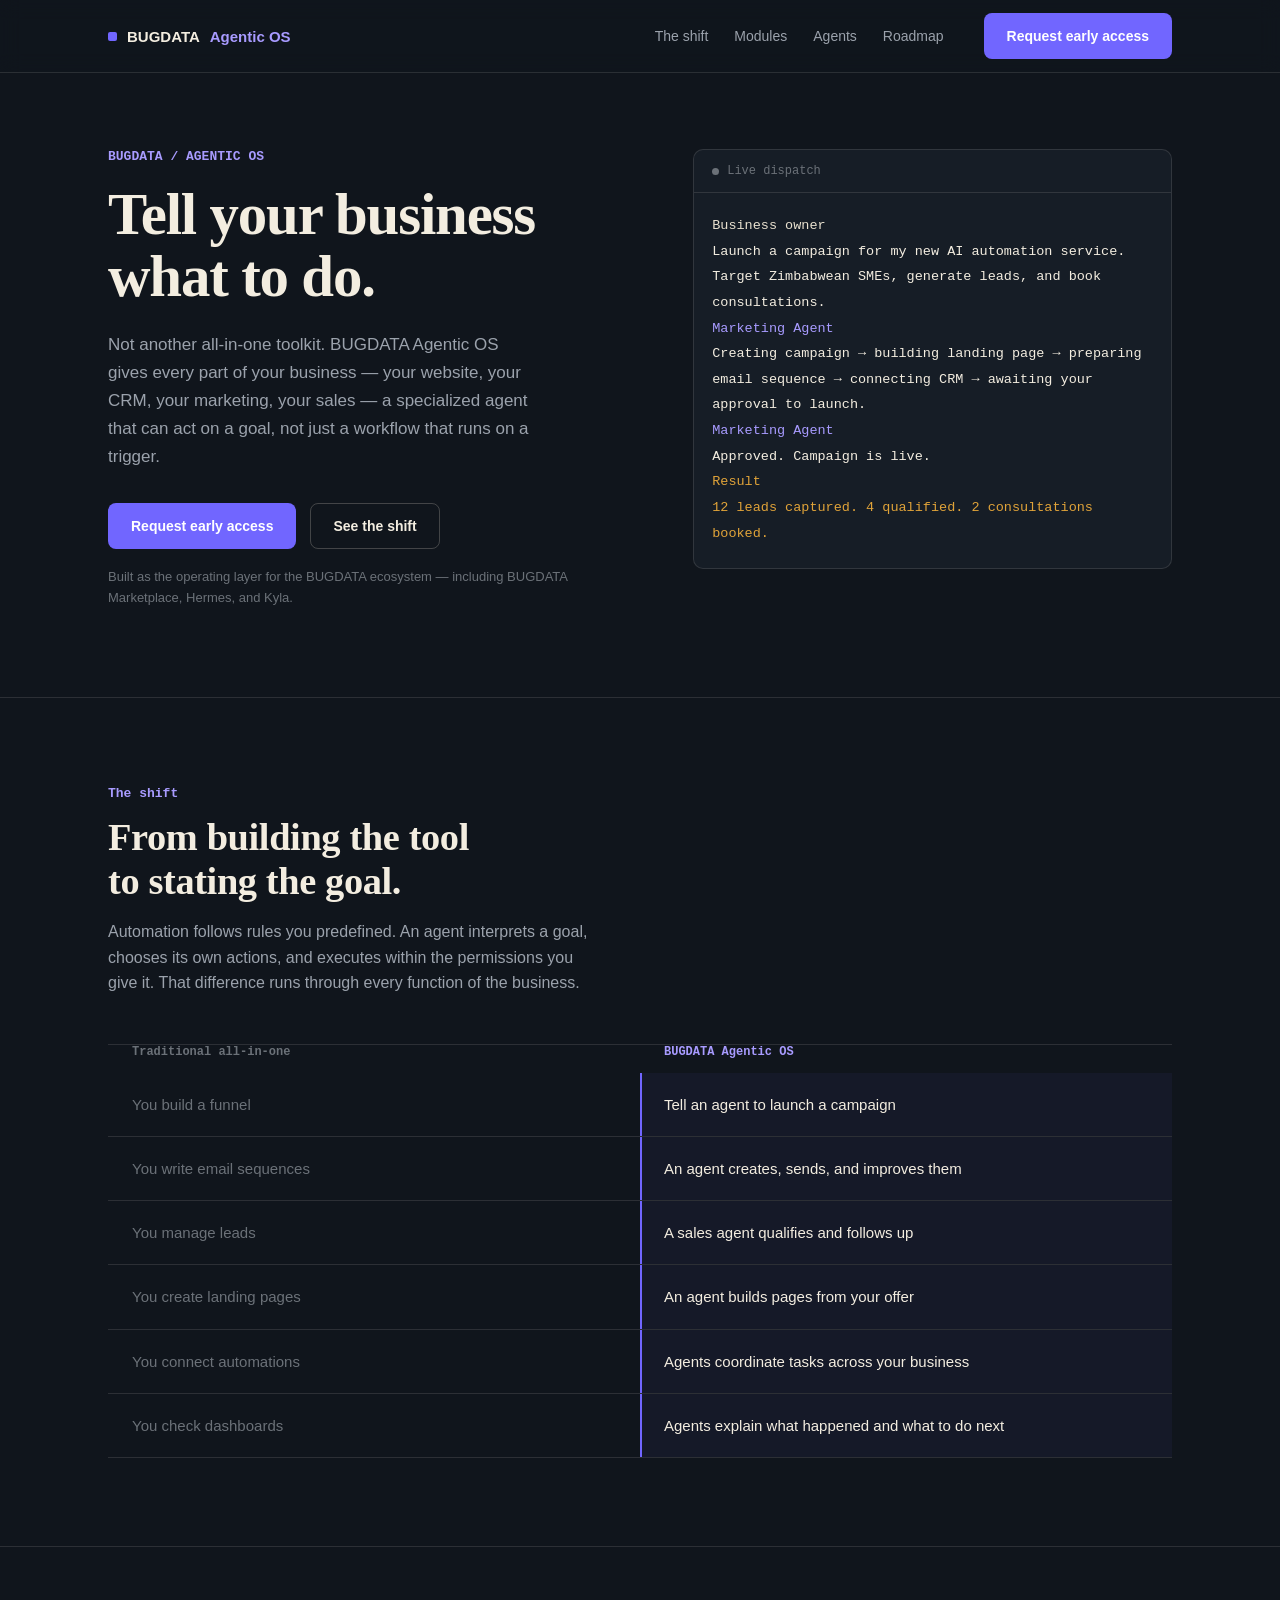
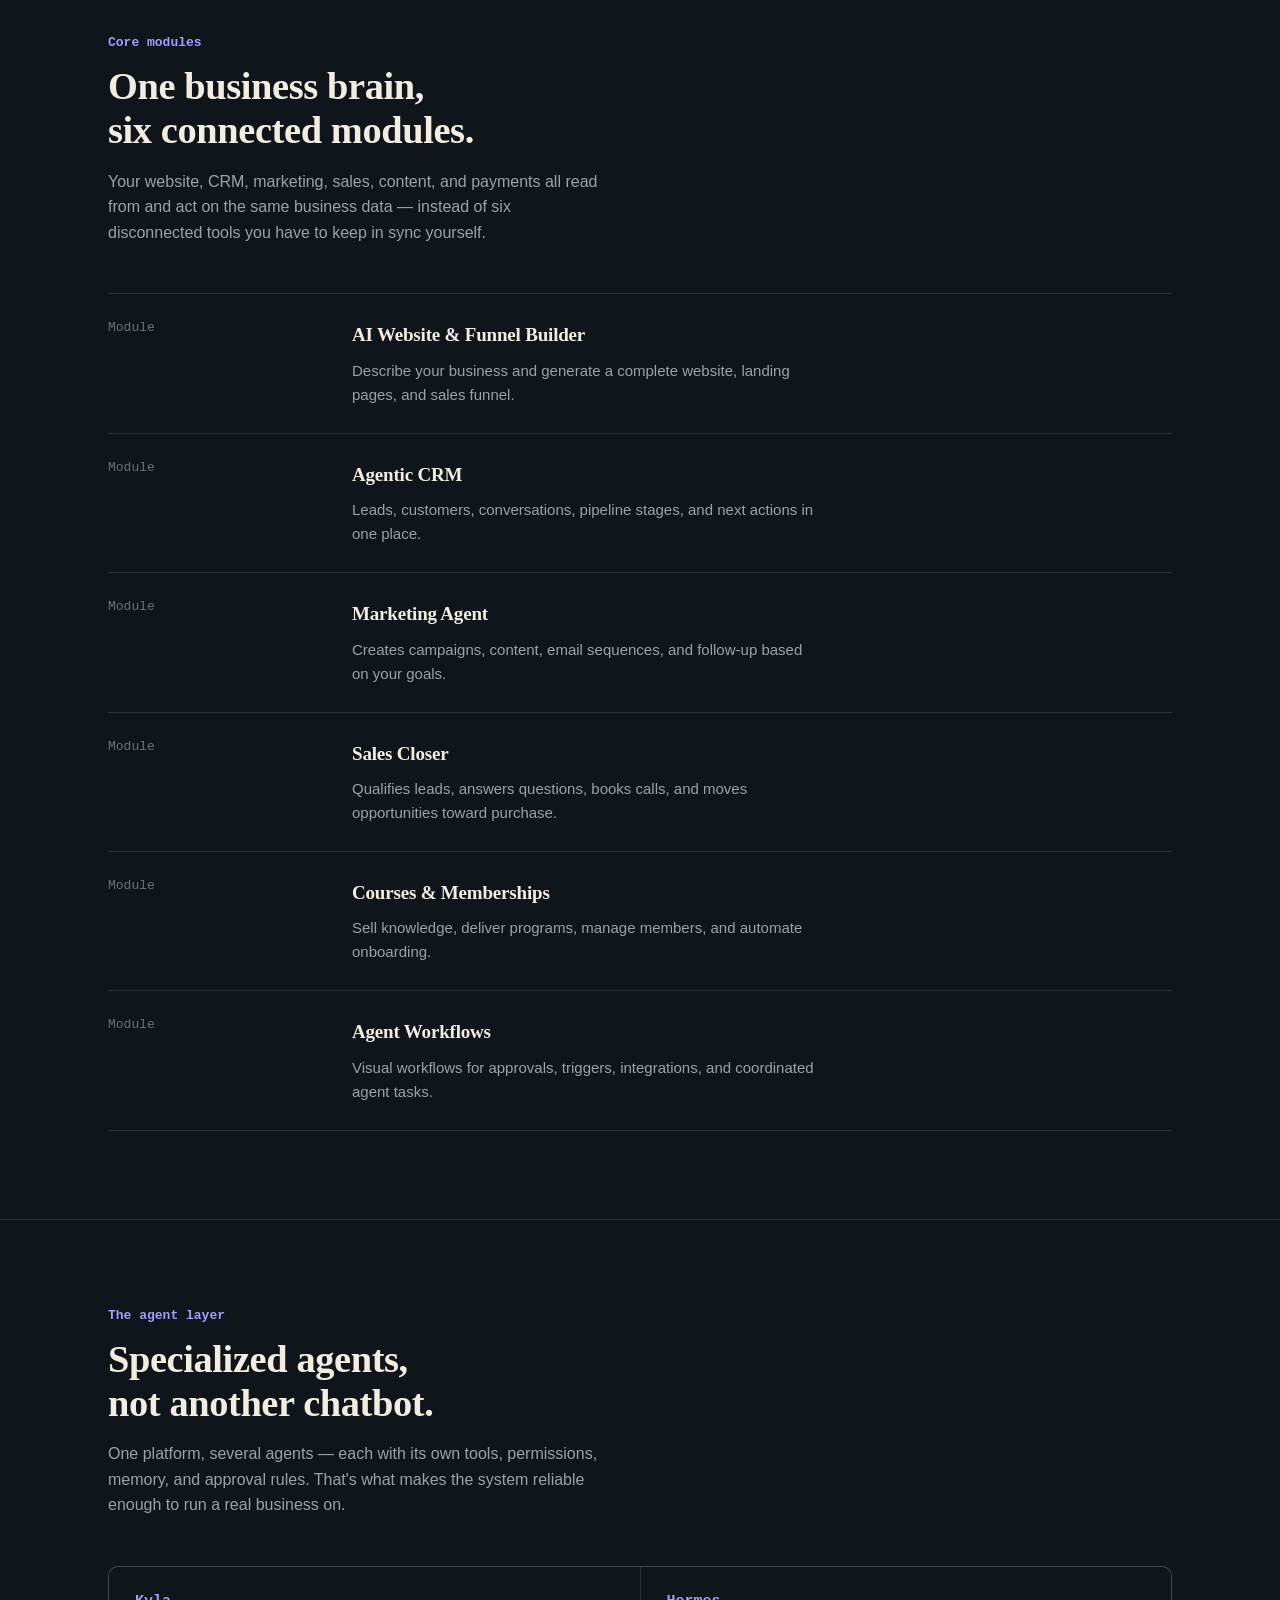
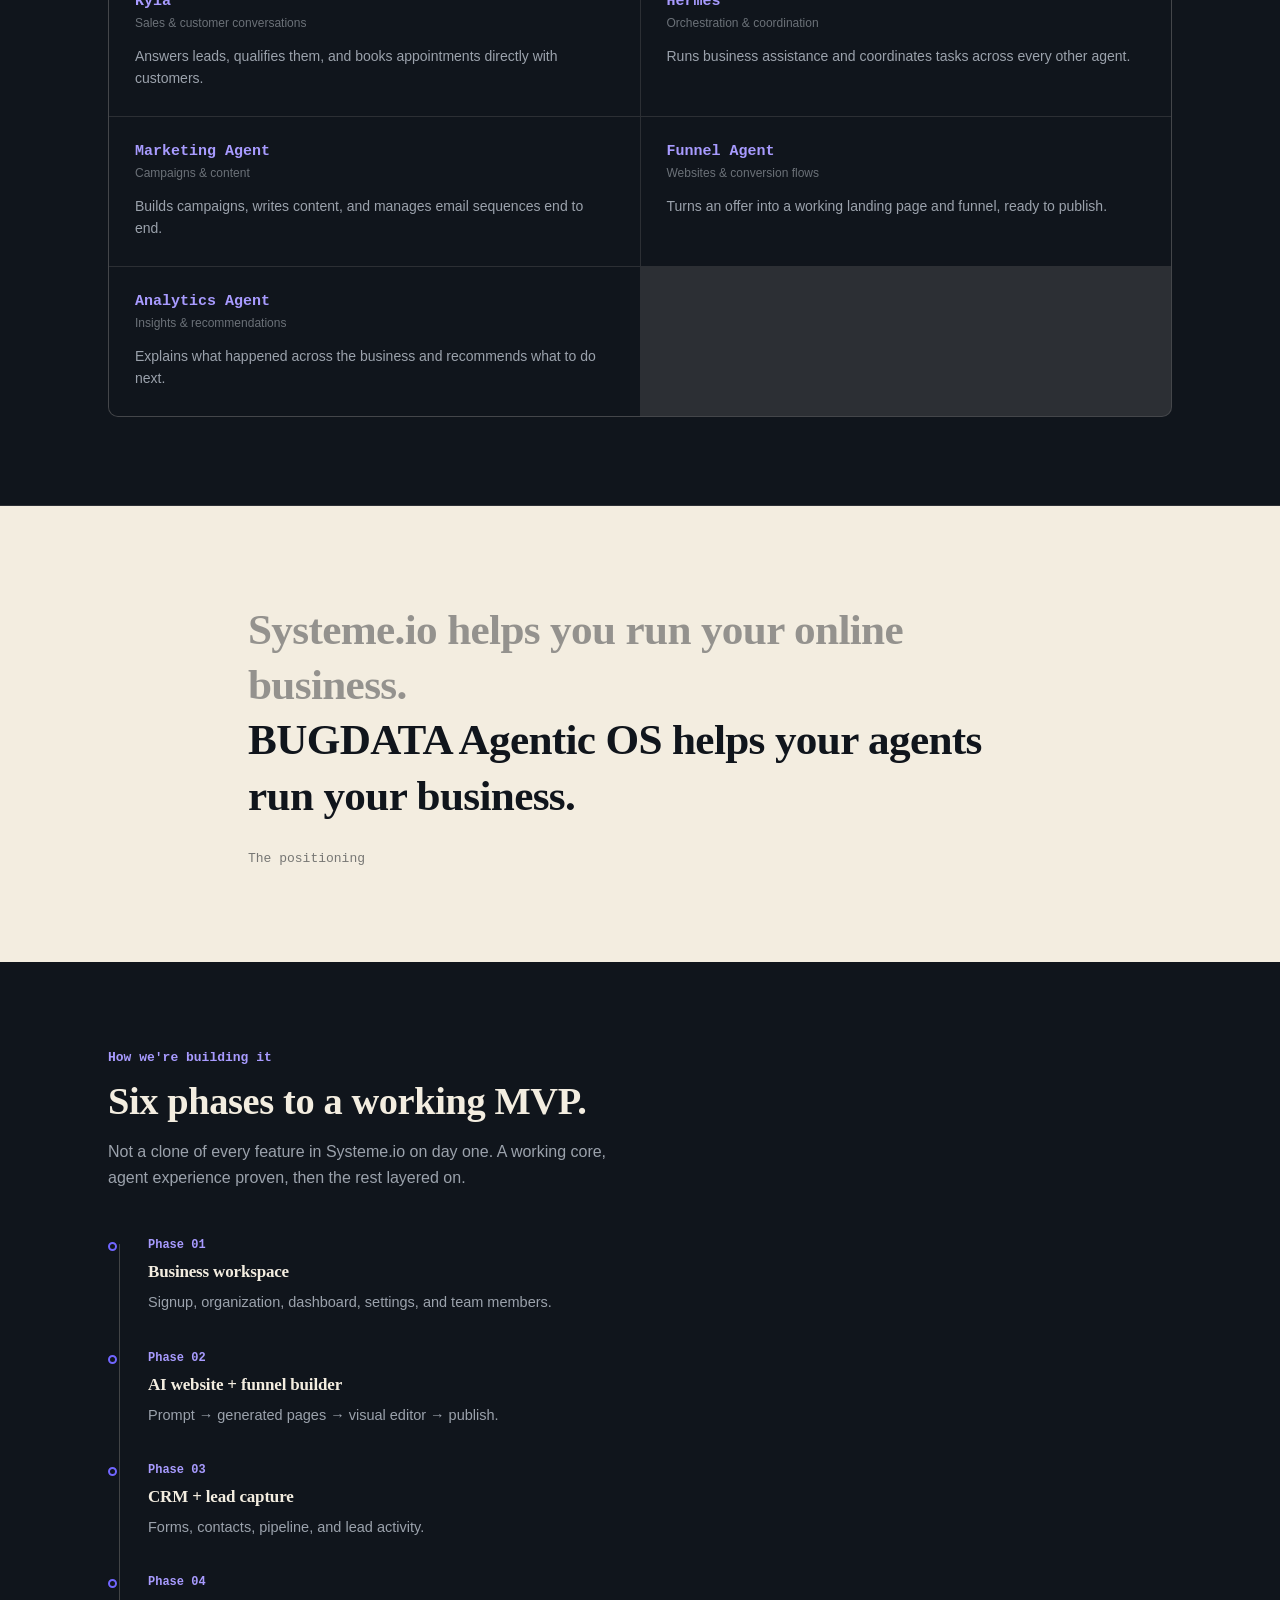
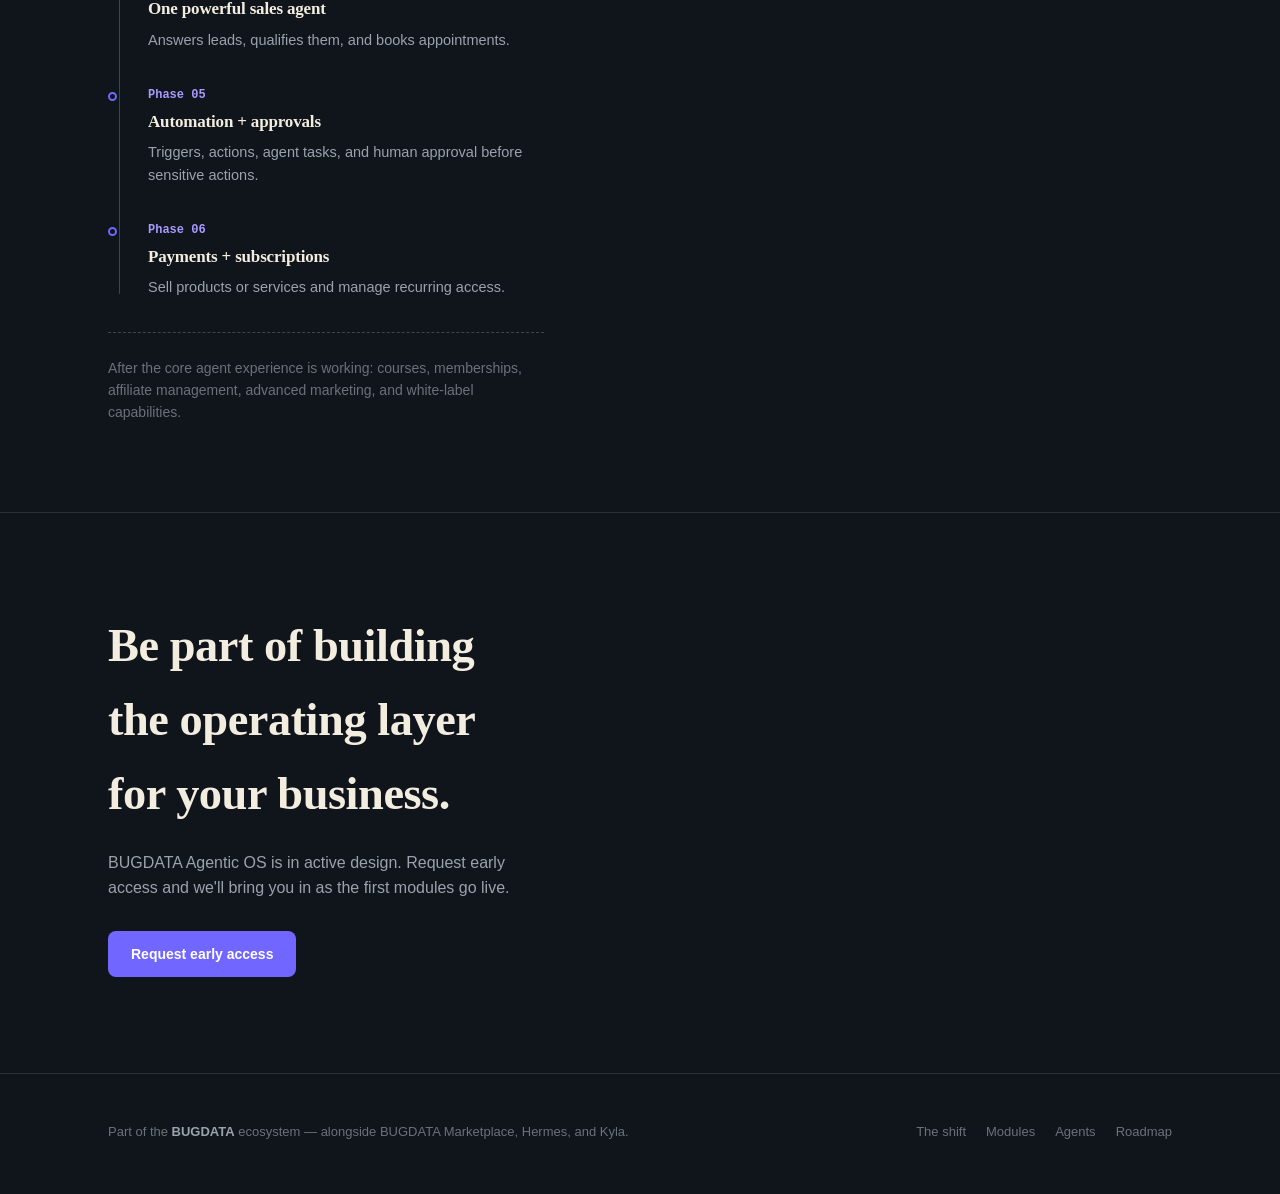
==== index.html @ 05ccf92f "fix: bypass Jekyll on GitHub Pages and serve root index.html" ====
<!DOCTYPE html>
<html lang="en">
<head>
<meta charset="UTF-8" />
<meta name="viewport" content="width=device-width, initial-scale=1.0" />
<title>BUGDATA Agentic OS — The operating system for businesses in the agentic era</title>
<meta name="description" content="Stop building funnels and workflows by hand. Tell your business what to do, and specialized agents handle your website, CRM, marketing, and sales." />
<meta name="theme-color" content="#10151c" />
<meta http-equiv="Content-Security-Policy" content="default-src 'self'; script-src 'self'; style-src 'self' 'unsafe-inline' https://fonts.googleapis.com; font-src https://fonts.gstatic.com; img-src 'self' data:; base-uri 'self'; form-action 'self'; frame-ancestors 'none'; object-src 'none'; upgrade-insecure-requests" />
<meta http-equiv="Referrer-Policy" content="strict-origin-when-cross-origin" />
<meta http-equiv="X-Content-Type-Options" content="nosniff" />
<link rel="icon" href="data:image/svg+xml,%3Csvg xmlns='http://www.w3.org/2000/svg' viewBox='0 0 32 32'%3E%3Crect x='7' y='7' width='18' height='18' rx='3' fill='%237166ff'/%3E%3C/svg%3E" />
<link rel="preconnect" href="https://fonts.googleapis.com">
<link rel="preconnect" href="https://fonts.gstatic.com" crossorigin>
<link href="https://fonts.googleapis.com/css2?family=Fraunces:opsz,wght@9..144,500;9..144,600;9..144,700&family=IBM+Plex+Sans:wght@400;500;600;700&family=IBM+Plex+Mono:wght@400;500;600&display=swap" rel="stylesheet">
<link rel="stylesheet" href="./assets/style.css">
</head>
<body>
<a class="skip-link" href="#top">Skip to main content</a>

<header class="site-header">
  <div class="nav-inner wrap">
    <a href="#top" class="logo"><span class="mark" aria-hidden="true"></span>BUGDATA <b>Agentic OS</b></a>
    <nav class="primary-links" aria-label="Primary">
      <a href="#shift">The shift</a>
      <a href="#modules">Modules</a>
      <a href="#agents">Agents</a>
      <a href="#roadmap">Roadmap</a>
    </nav>
    <a href="#" class="btn btn-signal nav-cta open-access">Request early access</a>
    <button class="hamburger" id="hamburger" aria-label="Toggle menu" aria-expanded="false" aria-controls="mobile-menu"><span></span></button>
  </div>
</header>
<div class="mobile-menu" id="mobile-menu">
  <div class="mobile-menu-inner">
    <a class="mlink" href="#shift">The shift</a>
    <a class="mlink" href="#modules">Modules</a>
    <a class="mlink" href="#agents">Agents</a>
    <a class="mlink" href="#roadmap">Roadmap</a>
    <a href="#" class="btn btn-signal btn-block open-access">Request early access</a>
  </div>
</div>

<main id="top">

  <section class="hero">
    <div class="wrap hero-grid">
      <div>
        <div class="hero-label">BUGDATA / AGENTIC OS</div>
        <h1>Tell your business<br>what to do.</h1>
        <p class="hero-sub">Not another all-in-one toolkit. BUGDATA Agentic OS gives every part of your business — your website, your CRM, your marketing, your sales — a specialized agent that can act on a goal, not just a workflow that runs on a trigger.</p>
        <div class="hero-ctas">
          <a href="#" class="btn btn-signal open-access">Request early access</a>
          <a href="#shift" class="btn btn-ghost">See the shift</a>
        </div>
        <p class="hero-note">Built as the operating layer for the BUGDATA ecosystem — including BUGDATA Marketplace, Hermes, and Kyla.</p>
      </div>

      <div class="dispatch" data-dispatch>
        <div class="dispatch-head"><span class="dispatch-dot" aria-hidden="true"></span> Live dispatch</div>
        <div class="dispatch-body" id="dispatch-body">
          <p class="dline owner"><span class="who">Business owner</span><br>Launch a campaign for my new AI automation service. Target Zimbabwean SMEs, generate leads, and book consultations.</p>
          <p class="dline agent"><span class="who">Marketing Agent</span><br>Creating campaign → building landing page → preparing email sequence → connecting CRM → awaiting your approval to launch.</p>
          <p class="dline agent"><span class="who">Marketing Agent</span><br>Approved. Campaign is live.</p>
          <p class="dline result"><span class="who">Result</span><br>12 leads captured. 4 qualified. 2 consultations booked.</p>
        </div>
      </div>
    </div>
  </section>

  <section class="section" id="shift">
    <div class="wrap">
      <div class="section-intro">
        <div class="section-tag">The shift</div>
        <h2>From building the tool<br>to stating the goal.</h2>
        <p class="section-desc">Automation follows rules you predefined. An agent interprets a goal, chooses its own actions, and executes within the permissions you give it. That difference runs through every function of the business.</p>
      </div>
      <div class="shift-table">
        <div class="shift-head"><span>Traditional all-in-one</span><span class="new-label">BUGDATA Agentic OS</span></div>
        <div class="shift-row"><div class="shift-cell old">You build a funnel</div><div class="shift-cell new">Tell an agent to launch a campaign</div></div>
        <div class="shift-row"><div class="shift-cell old">You write email sequences</div><div class="shift-cell new">An agent creates, sends, and improves them</div></div>
        <div class="shift-row"><div class="shift-cell old">You manage leads</div><div class="shift-cell new">A sales agent qualifies and follows up</div></div>
        <div class="shift-row"><div class="shift-cell old">You create landing pages</div><div class="shift-cell new">An agent builds pages from your offer</div></div>
        <div class="shift-row"><div class="shift-cell old">You connect automations</div><div class="shift-cell new">Agents coordinate tasks across your business</div></div>
        <div class="shift-row"><div class="shift-cell old">You check dashboards</div><div class="shift-cell new">Agents explain what happened and what to do next</div></div>
      </div>
    </div>
  </section>

  <section class="section" id="modules">
    <div class="wrap">
      <div class="section-intro">
        <div class="section-tag">Core modules</div>
        <h2>One business brain,<br>six connected modules.</h2>
        <p class="section-desc">Your website, CRM, marketing, sales, content, and payments all read from and act on the same business data — instead of six disconnected tools you have to keep in sync yourself.</p>
      </div>
      <div class="ledger">
        <div class="ledger-row"><div class="ledger-num">Module</div><div><h3>AI Website &amp; Funnel Builder</h3><p>Describe your business and generate a complete website, landing pages, and sales funnel.</p></div></div>
        <div class="ledger-row"><div class="ledger-num">Module</div><div><h3>Agentic CRM</h3><p>Leads, customers, conversations, pipeline stages, and next actions in one place.</p></div></div>
        <div class="ledger-row"><div class="ledger-num">Module</div><div><h3>Marketing Agent</h3><p>Creates campaigns, content, email sequences, and follow-up based on your goals.</p></div></div>
        <div class="ledger-row"><div class="ledger-num">Module</div><div><h3>Sales Closer</h3><p>Qualifies leads, answers questions, books calls, and moves opportunities toward purchase.</p></div></div>
        <div class="ledger-row"><div class="ledger-num">Module</div><div><h3>Courses &amp; Memberships</h3><p>Sell knowledge, deliver programs, manage members, and automate onboarding.</p></div></div>
        <div class="ledger-row"><div class="ledger-num">Module</div><div><h3>Agent Workflows</h3><p>Visual workflows for approvals, triggers, integrations, and coordinated agent tasks.</p></div></div>
      </div>
    </div>
  </section>

  <section class="section" id="agents">
    <div class="wrap">
      <div class="section-intro">
        <div class="section-tag">The agent layer</div>
        <h2>Specialized agents,<br>not another chatbot.</h2>
        <p class="section-desc">One platform, several agents — each with its own tools, permissions, memory, and approval rules. That's what makes the system reliable enough to run a real business on.</p>
      </div>
      <div class="roster">
        <div class="roster-card"><div class="roster-name">Kyla</div><div class="roster-role">Sales &amp; customer conversations</div><p class="roster-desc">Answers leads, qualifies them, and books appointments directly with customers.</p></div>
        <div class="roster-card"><div class="roster-name">Hermes</div><div class="roster-role">Orchestration &amp; coordination</div><p class="roster-desc">Runs business assistance and coordinates tasks across every other agent.</p></div>
        <div class="roster-card"><div class="roster-name">Marketing Agent</div><div class="roster-role">Campaigns &amp; content</div><p class="roster-desc">Builds campaigns, writes content, and manages email sequences end to end.</p></div>
        <div class="roster-card"><div class="roster-name">Funnel Agent</div><div class="roster-role">Websites &amp; conversion flows</div><p class="roster-desc">Turns an offer into a working landing page and funnel, ready to publish.</p></div>
        <div class="roster-card"><div class="roster-name">Analytics Agent</div><div class="roster-role">Insights &amp; recommendations</div><p class="roster-desc">Explains what happened across the business and recommends what to do next.</p></div>
      </div>
    </div>
  </section>

  <section class="manifesto">
    <div class="manifesto-inner">
      <p><span class="old">Systeme.io helps you run your online business.</span><br><span class="new">BUGDATA Agentic OS helps your agents run your business.</span></p>
      <div class="manifesto-foot">The positioning</div>
    </div>
  </section>

  <section class="section" id="roadmap">
    <div class="wrap">
      <div class="section-intro">
        <div class="section-tag">How we're building it</div>
        <h2>Six phases to a working MVP.</h2>
        <p class="section-desc">Not a clone of every feature in Systeme.io on day one. A working core, agent experience proven, then the rest layered on.</p>
      </div>
      <div class="roadmap">
        <div class="road-step"><div class="road-num">Phase 01</div><h3>Business workspace</h3><p>Signup, organization, dashboard, settings, and team members.</p></div>
        <div class="road-step"><div class="road-num">Phase 02</div><h3>AI website + funnel builder</h3><p>Prompt → generated pages → visual editor → publish.</p></div>
        <div class="road-step"><div class="road-num">Phase 03</div><h3>CRM + lead capture</h3><p>Forms, contacts, pipeline, and lead activity.</p></div>
        <div class="road-step"><div class="road-num">Phase 04</div><h3>One powerful sales agent</h3><p>Answers leads, qualifies them, and books appointments.</p></div>
        <div class="road-step"><div class="road-num">Phase 05</div><h3>Automation + approvals</h3><p>Triggers, actions, agent tasks, and human approval before sensitive actions.</p></div>
        <div class="road-step"><div class="road-num">Phase 06</div><h3>Payments + subscriptions</h3><p>Sell products or services and manage recurring access.</p></div>
      </div>
      <p class="road-later">After the core agent experience is working: courses, memberships, affiliate management, advanced marketing, and white-label capabilities.</p>
    </div>
  </section>

  <section class="final-cta">
    <div class="wrap">
      <h2>Be part of building the operating layer for your business.</h2>
      <p>BUGDATA Agentic OS is in active design. Request early access and we'll bring you in as the first modules go live.</p>
      <div class="hero-ctas">
        <a href="#" class="btn btn-signal open-access">Request early access</a>
      </div>
    </div>
  </section>

</main>

<footer>
  <div class="wrap footer-inner">
    <p class="footer-eco">Part of the <b>BUGDATA</b> ecosystem — alongside BUGDATA Marketplace, Hermes, and Kyla.</p>
    <div class="footer-links">
      <a href="#shift">The shift</a>
      <a href="#modules">Modules</a>
      <a href="#agents">Agents</a>
      <a href="#roadmap">Roadmap</a>
    </div>
  </div>
</footer>

<div class="modal-overlay" id="access-modal" aria-hidden="true">
  <div class="modal-box" role="dialog" aria-modal="true" aria-labelledby="access-modal-title" tabindex="-1">
    <button class="modal-close" id="modal-close" aria-label="Close">✕</button>
    <div id="modal-form-view">
      <h3 id="access-modal-title">Request early access</h3>
      <p class="mhint">Tell us where to reach you — we'll follow up as modules go live.</p>
      <form id="access-form">
        <div class="field"><label for="af-name">Full name</label><input id="af-name" type="text" required autocomplete="name" /></div>
        <div class="field"><label for="af-business">Business name</label><input id="af-business" type="text" required autocomplete="organization" /></div>
        <div class="field"><label for="af-email">Email</label><input id="af-email" type="email" required autocomplete="email" /></div>
        <p class="form-feedback" id="access-feedback" role="alert"></p>
        <div class="modal-actions"><button type="submit" class="btn btn-signal btn-block">Request access</button></div>
      </form>
    </div>
    <div id="modal-success-view" class="modal-success" style="display:none;">
      <div class="check" aria-hidden="true">✓</div>
      <h3>You're on the list.</h3>
      <p class="mhint">We'll reach out as the first modules go live.</p>
      <button class="btn btn-ghost btn-block" id="modal-done">Done</button>
    </div>
  </div>
</div>

<script src="./assets/main.js" defer></script>
</body>
</html>
---- assets/style.css ----
/* BUGDATA Agentic OS — marketing site
   Design: ledger/dispatch aesthetic. Ink-navy base, paper-cream inverted
   panels, indigo as the "agent" signal color. Fraunces for authority,
   IBM Plex Sans for body, IBM Plex Mono used functionally for transcripts. */

:root{
  --ink:#10151c;
  --ink-2:#161d26;
  --ink-3:#1c2430;
  --paper:#f3ede0;
  --paper-2:#e9e1cf;
  --text:#f3ede0;
  --muted:#9ba2ac;
  --dim:#6b7178;
  --line:rgba(243,237,224,.12);
  --line-strong:rgba(243,237,224,.22);
  --line-paper:rgba(16,21,28,.14);
  --signal:#7166ff;
  --signal-2:#a89bff;
  --amber:#e0a339;
  --radius:10px;
  --ease:cubic-bezier(.22,1,.36,1);
  --max:1120px;
}

*,*:before,*:after{box-sizing:border-box}
html{scroll-behavior:smooth}
body{
  margin:0;
  background:var(--ink);
  color:var(--text);
  font:400 16px/1.6 'IBM Plex Sans',sans-serif;
  -webkit-font-smoothing:antialiased;
}
h1,h2,h3{
  font-family:'Fraunces',serif;
  font-weight:600;
  letter-spacing:-.01em;
  margin:0;
  color:var(--text);
}
p{margin:0}
a{color:inherit}
img{max-width:100%;display:block}
button{font-family:inherit}

.wrap{max-width:var(--max);margin:0 auto;padding:0 28px}

/* Accessibility baseline */
.skip-link{position:absolute;left:12px;top:-60px;z-index:100;background:var(--signal);color:#fff;font:700 13px 'IBM Plex Sans',sans-serif;padding:10px 16px;border-radius:8px;text-decoration:none;transition:top .2s}
.skip-link:focus{top:12px}
.visually-hidden{position:absolute;width:1px;height:1px;padding:0;margin:-1px;overflow:hidden;clip:rect(0,0,0,0);white-space:nowrap;border:0}
a:focus-visible,button:focus-visible,input:focus-visible,textarea:focus-visible,[tabindex]:focus-visible{
  outline:2px solid var(--signal-2);outline-offset:3px;border-radius:4px;
}
@media(prefers-reduced-motion:reduce){
  html{scroll-behavior:auto}
  *,*:before,*:after{transition-duration:.01ms!important;animation-duration:.01ms!important;animation-iteration-count:1!important}
}
@media(prefers-contrast:more){
  :root{--muted:#c7cbd1;--dim:#a7abb2;--line:rgba(243,237,224,.3)}
}

/* ---------- Header ---------- */
.site-header{position:sticky;top:0;z-index:40;background:rgba(16,21,28,.86);backdrop-filter:blur(10px);border-bottom:1px solid var(--line)}
.nav-inner{display:flex;align-items:center;gap:32px;height:72px}
.logo{display:flex;align-items:center;gap:10px;text-decoration:none;font:700 15px 'IBM Plex Sans',sans-serif;color:var(--text)}
.logo .mark{width:9px;height:9px;border-radius:2px;background:var(--signal);flex-shrink:0}
.logo b{color:var(--signal-2)}
.primary-links{display:flex;gap:26px;margin-left:auto}
.primary-links a{font:500 14px 'IBM Plex Sans',sans-serif;color:var(--muted);text-decoration:none;transition:color .15s}
.primary-links a:hover{color:var(--text)}
.nav-cta{margin-left:8px}
.hamburger{display:none;width:44px;height:44px;border:0;background:none;padding:0;flex-direction:column;align-items:center;justify-content:center;cursor:pointer}
.hamburger span,.hamburger:before,.hamburger:after{content:"";display:block;width:20px;height:1px;background:var(--text);margin:3px 0;transition:.2s}
.hamburger.open span{opacity:0}
.hamburger.open:before{transform:translateY(4px) rotate(45deg)}
.hamburger.open:after{transform:translateY(-4px) rotate(-45deg)}

.mobile-menu{position:fixed;inset:72px 0 0 0;background:var(--ink);z-index:39;transform:translateY(-8px);opacity:0;pointer-events:none;transition:opacity .22s var(--ease),transform .22s var(--ease);overflow-y:auto}
.mobile-menu.open{opacity:1;transform:translateY(0);pointer-events:auto}
.mobile-menu-inner{padding:20px 28px 40px;display:flex;flex-direction:column}
.mlink{color:var(--text);text-decoration:none;font:600 16px 'IBM Plex Sans',sans-serif;padding:14px 0;border-bottom:1px solid var(--line);min-height:44px;display:flex;align-items:center}
.mobile-menu .btn{margin-top:20px}

/* ---------- Buttons ---------- */
.btn{display:inline-flex;align-items:center;justify-content:center;gap:8px;min-height:46px;padding:0 22px;border-radius:8px;font:600 14px 'IBM Plex Sans',sans-serif;text-decoration:none;cursor:pointer;border:1px solid transparent;transition:transform .15s var(--ease),background .15s,border-color .15s}
.btn-signal{background:var(--signal);color:#fff}
.btn-signal:hover{background:#8078ff}
.btn-ghost{background:transparent;color:var(--text);border-color:var(--line-strong)}
.btn-ghost:hover{border-color:var(--signal-2);color:var(--signal-2)}
.btn-block{width:100%}

/* ---------- Hero ---------- */
.hero{padding:76px 0 88px;border-bottom:1px solid var(--line)}
.hero-grid{display:grid;grid-template-columns:1.05fr .95fr;gap:56px;align-items:start}
.hero-label{font:600 13px 'IBM Plex Mono',monospace;color:var(--signal-2);margin-bottom:20px}
.hero h1{font-size:clamp(2.4rem,4.6vw,3.7rem);line-height:1.06;letter-spacing:-.02em}
.hero-sub{margin-top:22px;max-width:46ch;color:var(--muted);font-size:17px;line-height:1.65}
.hero-ctas{display:flex;gap:14px;margin-top:32px;flex-wrap:wrap}
.hero-note{margin-top:18px;color:var(--dim);font-size:13px}

/* Dispatch transcript panel */
.dispatch{background:var(--ink-2);border:1px solid var(--line);border-radius:var(--radius);overflow:hidden}
.dispatch-head{display:flex;align-items:center;gap:8px;padding:14px 18px;border-bottom:1px solid var(--line);color:var(--dim);font:500 12px 'IBM Plex Mono',monospace}
.dispatch-dot{width:7px;height:7px;border-radius:50%;background:var(--dim)}
.dispatch-body{padding:20px 18px 22px;font-family:'IBM Plex Mono',monospace;font-size:13.5px;line-height:1.9;min-height:260px}
.dline{opacity:0;transform:translateY(4px);animation:dline-in .35s var(--ease) forwards}
@media(prefers-reduced-motion:reduce){.dline{opacity:1;transform:none;animation:none}}
@keyframes dline-in{to{opacity:1;transform:none}}
.dline .who{color:var(--dim)}
.dline.owner .who{color:var(--paper-2)}
.dline.agent .who{color:var(--signal-2)}
.dline.result{color:var(--amber)}
.dline.result .who{color:var(--amber)}

/* ---------- Section scaffolding ---------- */
.section{padding:88px 0;border-bottom:1px solid var(--line)}
.section:last-of-type{border-bottom:0}
.section-intro{max-width:640px;margin-bottom:48px}
.section-tag{font:600 13px 'IBM Plex Mono',monospace;color:var(--signal-2);margin-bottom:14px}
.section h2{font-size:clamp(1.8rem,3vw,2.5rem);line-height:1.15}
.section-desc{margin-top:16px;color:var(--muted);font-size:16px;max-width:56ch}

/* ---------- Shift comparison (old way / agentic way) ---------- */
.shift-table{border-top:1px solid var(--line)}
.shift-row{display:grid;grid-template-columns:1fr 1fr;border-bottom:1px solid var(--line)}
.shift-cell{padding:20px 24px;font-size:15px;line-height:1.55}
.shift-cell.old{color:var(--dim)}
.shift-cell.new{color:var(--text);position:relative;background:rgba(113,102,255,.05)}
.shift-cell.new:before{content:"";position:absolute;left:0;top:0;bottom:0;width:2px;background:var(--signal)}
.shift-head{display:grid;grid-template-columns:1fr 1fr}
.shift-head span{padding:0 24px 14px;font:600 12px 'IBM Plex Mono',monospace;color:var(--dim);text-transform:none}
.shift-head span.new-label{color:var(--signal-2)}

/* ---------- Module ledger ---------- */
.ledger{border-top:1px solid var(--line)}
.ledger-row{display:grid;grid-template-columns:220px 1fr;gap:24px;padding:26px 0;border-bottom:1px solid var(--line)}
.ledger-row h3{font-size:19px;font-weight:600}
.ledger-row p{color:var(--muted);font-size:15px;margin-top:8px;max-width:56ch}
.ledger-num{font:500 13px 'IBM Plex Mono',monospace;color:var(--dim)}

/* ---------- Agent roster ---------- */
.roster{display:grid;grid-template-columns:repeat(2,1fr);gap:1px;background:var(--line);border:1px solid var(--line);border-radius:var(--radius);overflow:hidden}
.roster-card{background:var(--ink);padding:26px}
.roster-name{font:700 15px 'IBM Plex Mono',monospace;color:var(--signal-2)}
.roster-role{color:var(--dim);font-size:12px;margin-top:4px;font-weight:500}
.roster-desc{margin-top:12px;color:var(--muted);font-size:14px;line-height:1.6}

/* ---------- Roadmap ---------- */
.roadmap{position:relative;padding-left:40px}
.roadmap:before{content:"";position:absolute;left:11px;top:6px;bottom:6px;width:1px;background:var(--line-strong)}
.road-step{position:relative;padding-bottom:36px}
.road-step:last-child{padding-bottom:0}
.road-step:before{content:"";position:absolute;left:-40px;top:4px;width:9px;height:9px;border-radius:50%;background:var(--ink);border:2px solid var(--signal)}
.road-num{font:600 12px 'IBM Plex Mono',monospace;color:var(--signal-2)}
.road-step h3{font-size:17px;margin-top:6px;font-weight:600}
.road-step p{color:var(--muted);font-size:14.5px;margin-top:6px;max-width:52ch}
.road-later{margin-top:32px;padding-top:24px;border-top:1px dashed var(--line-strong);color:var(--dim);font-size:14px;max-width:56ch}

/* ---------- Manifesto pull-quote (the one bold moment) ---------- */
.manifesto{background:var(--paper);color:var(--ink)}
.manifesto-inner{padding:96px 28px;max-width:840px;margin:0 auto;text-align:left}
.manifesto p{font-family:'Fraunces',serif;font-weight:600;font-size:clamp(1.7rem,4vw,2.7rem);line-height:1.28;letter-spacing:-.015em}
.manifesto .old{color:rgba(16,21,28,.42)}
.manifesto .new{color:var(--ink)}
.manifesto-foot{margin-top:28px;font:500 13px 'IBM Plex Mono',monospace;color:rgba(16,21,28,.55)}

/* ---------- Final CTA ---------- */
.final-cta{padding:96px 0;text-align:left}
.final-cta h2{font-size:clamp(2rem,4vw,2.9rem);max-width:16ch}
.final-cta p{color:var(--muted);margin-top:18px;max-width:50ch;font-size:16px}
.final-cta .hero-ctas{margin-top:30px}

/* ---------- Footer ---------- */
footer{padding:48px 0;border-top:1px solid var(--line)}
.footer-inner{display:flex;justify-content:space-between;align-items:center;flex-wrap:wrap;gap:16px}
.footer-eco{color:var(--dim);font-size:13px}
.footer-eco b{color:var(--muted);font-weight:600}
.footer-links{display:flex;gap:20px}
.footer-links a{color:var(--dim);font-size:13px;text-decoration:none}
.footer-links a:hover{color:var(--muted)}

/* ---------- Modal (Request early access) ---------- */
.modal-overlay{position:fixed;inset:0;background:rgba(10,13,17,.7);display:flex;align-items:center;justify-content:center;padding:20px;z-index:60;opacity:0;pointer-events:none;transition:opacity .2s}
.modal-overlay.open{opacity:1;pointer-events:auto}
.modal-box{background:var(--ink-3);border:1px solid var(--line-strong);border-radius:var(--radius);width:100%;max-width:440px;padding:32px 28px;position:relative}
.modal-close{position:absolute;right:8px;top:8px;width:44px;height:44px;border:0;background:none;color:var(--dim);font-size:16px;cursor:pointer;border-radius:50%}
.modal-close:hover{color:var(--text);background:rgba(255,255,255,.06)}
.modal-box h3{font-size:22px}
.modal-box .mhint{color:var(--muted);font-size:14px;margin-top:10px}
.field{margin-top:18px}
.field label{display:block;font-size:12px;color:var(--muted);margin-bottom:6px}
.field input{width:100%;height:46px;border-radius:7px;border:1px solid var(--line-strong);background:var(--ink);color:var(--text);padding:0 14px;font:500 14px 'IBM Plex Sans',sans-serif;outline:0}
.field input:focus{border-color:var(--signal)}
.form-feedback{color:#f87171;font-size:13px;min-height:16px;margin-top:14px}
.modal-actions{margin-top:22px}
.modal-success{text-align:center}
.modal-success .check{width:44px;height:44px;border-radius:50%;background:rgba(113,102,255,.15);color:var(--signal-2);display:flex;align-items:center;justify-content:center;margin:0 auto 16px;font-size:20px}

/* ---------- Responsive ---------- */
@media(max-width:900px){
  .primary-links{display:none}
  .nav-cta{display:none}
  .hamburger{display:flex}
  .hero-grid{grid-template-columns:1fr;gap:40px}
  .roster{grid-template-columns:1fr}
  .shift-row,.shift-head{grid-template-columns:1fr}
  .shift-cell.old{border-bottom:1px dashed var(--line)}
  .ledger-row{grid-template-columns:1fr;gap:8px}
}
@media(max-width:640px){
  .wrap{padding:0 20px}
  .hero{padding:52px 0 64px}
  .section{padding:64px 0}
  .manifesto-inner{padding:64px 20px}
  .final-cta{padding:64px 0}
  .nav-inner{height:64px}
  .mobile-menu{top:64px;inset:64px 0 0 0}
}
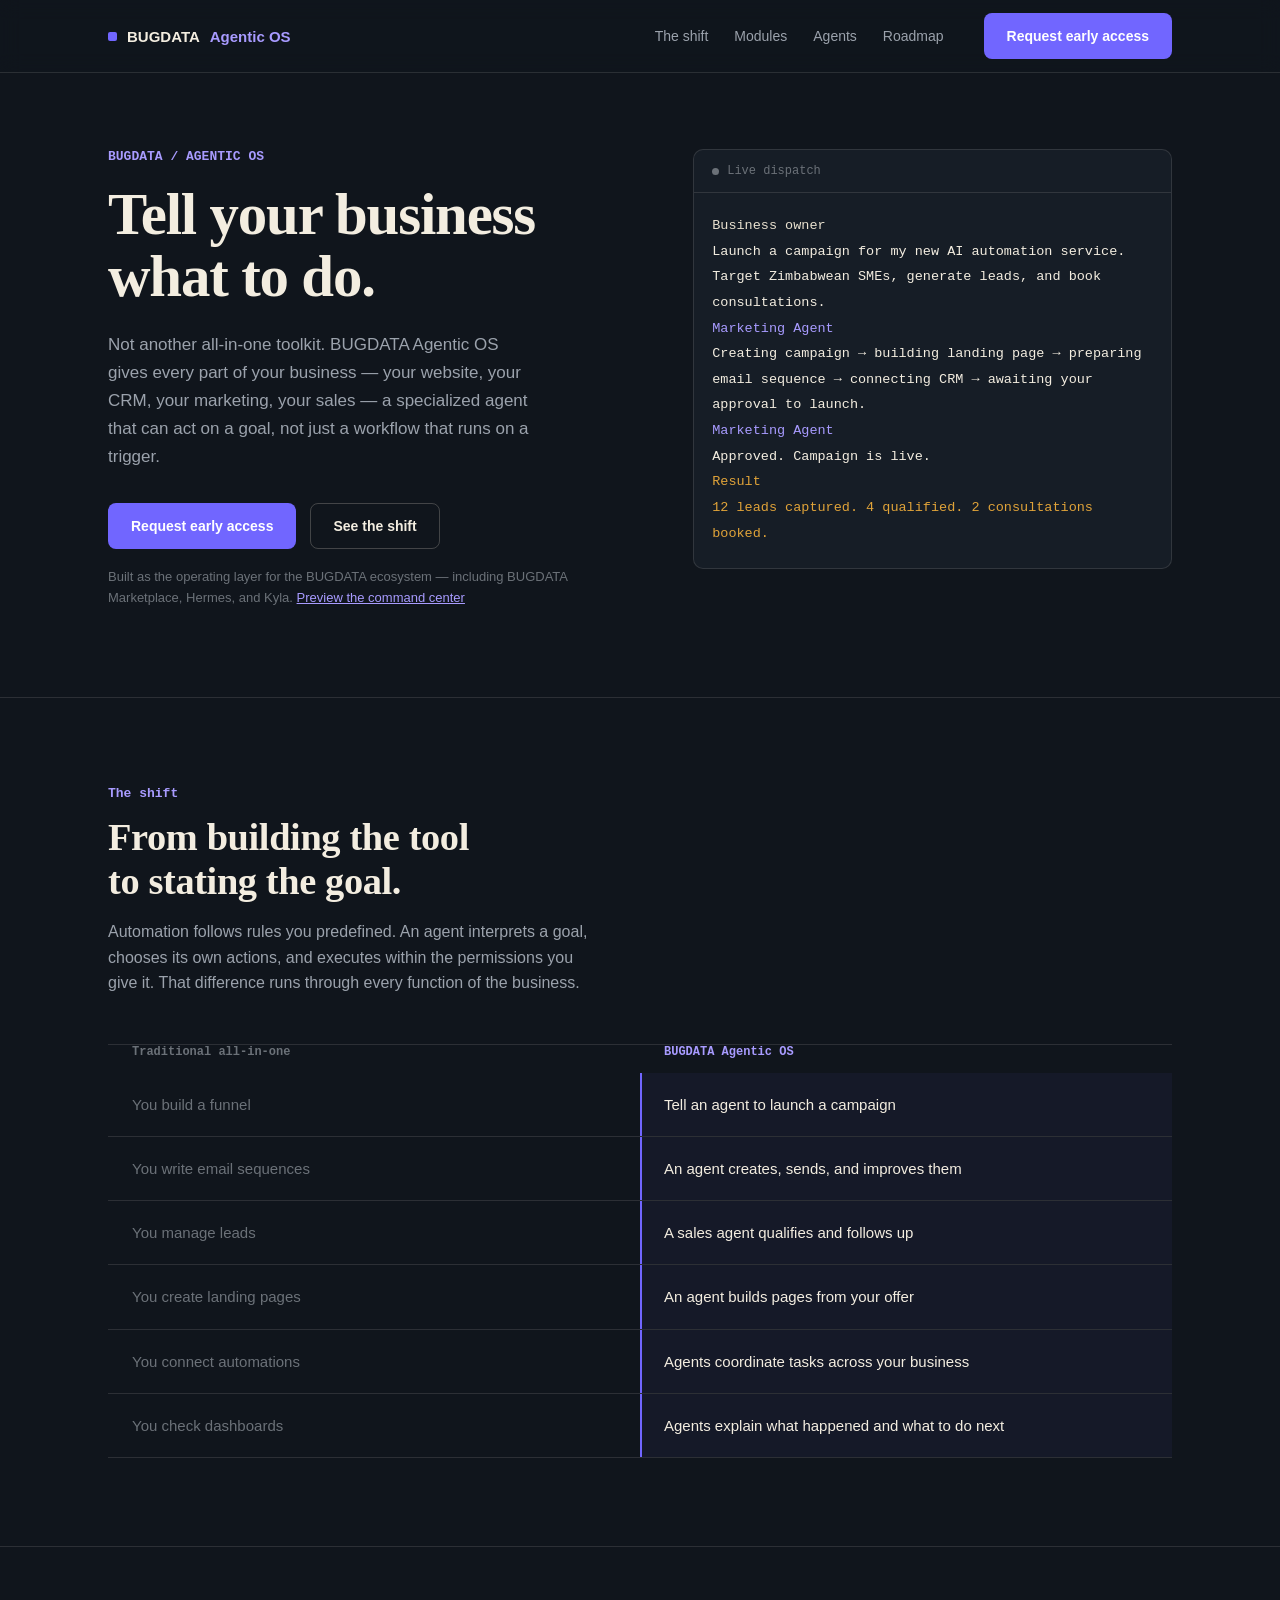
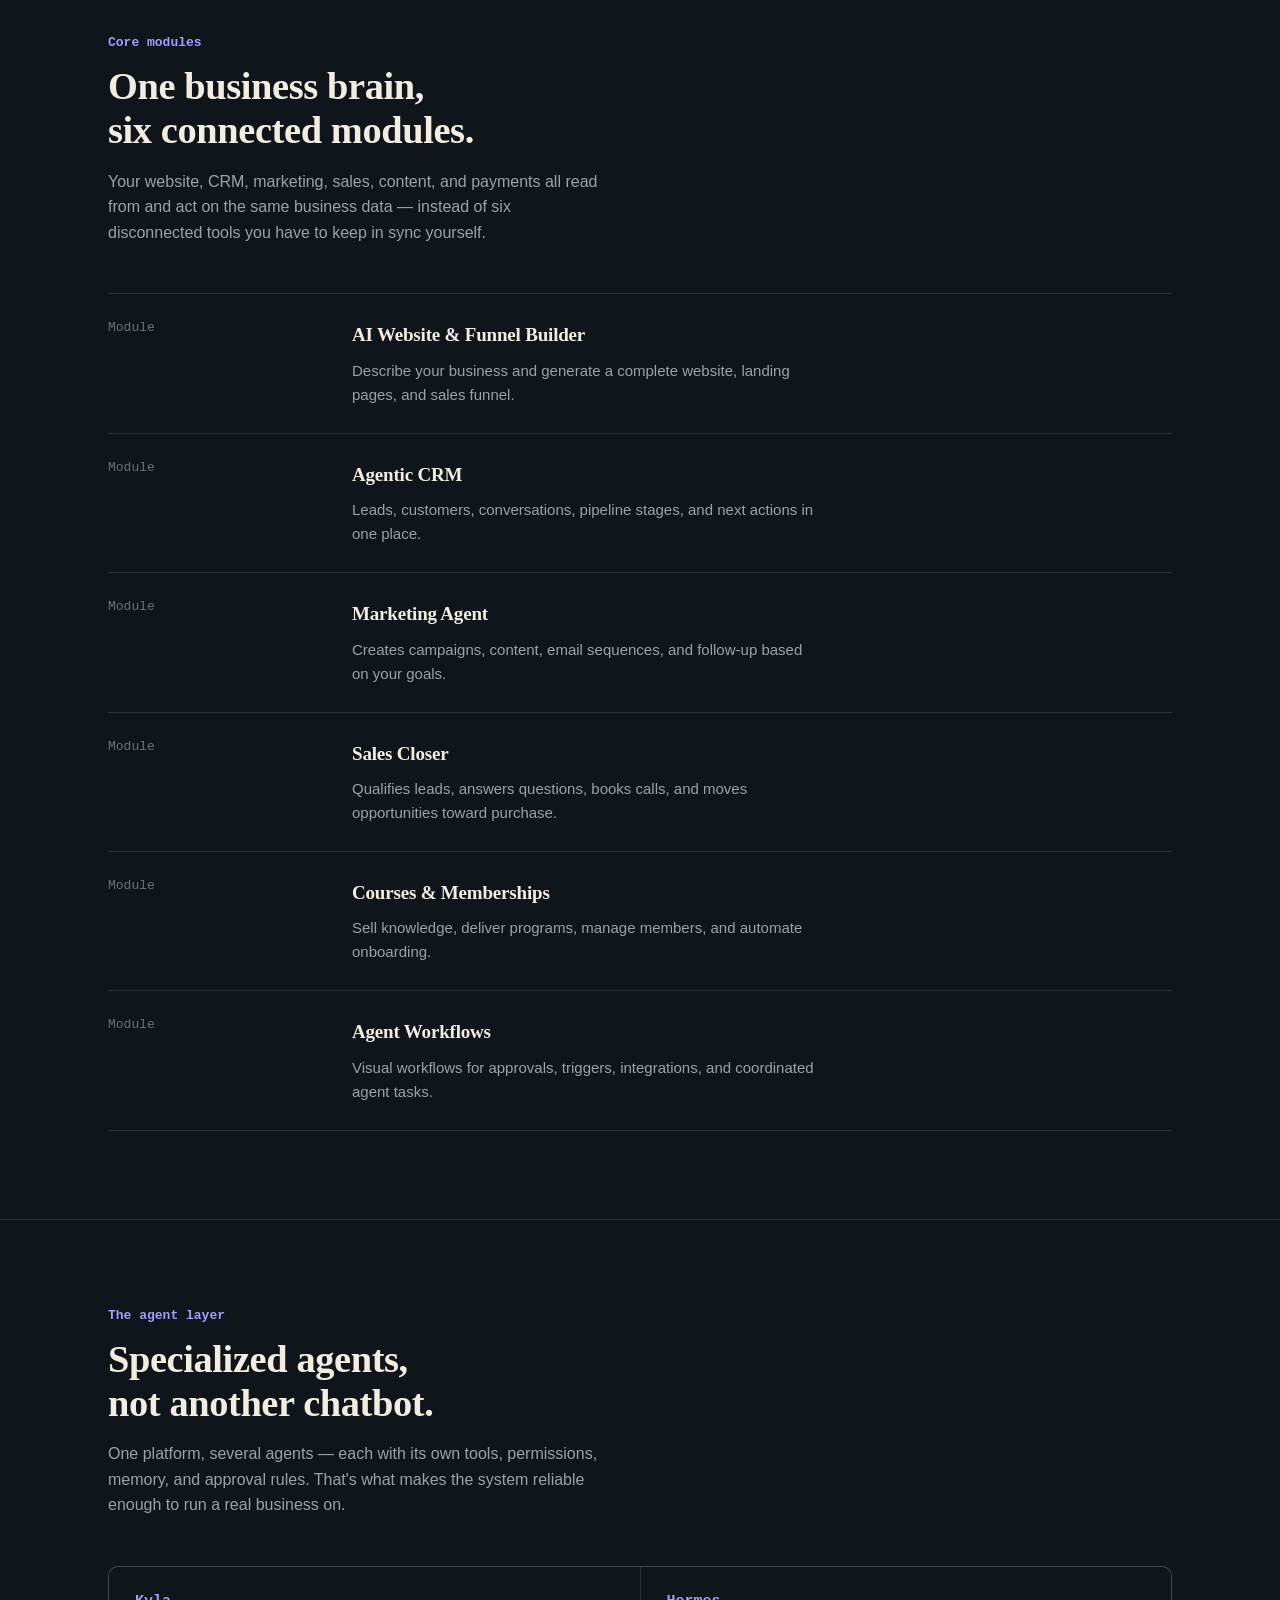
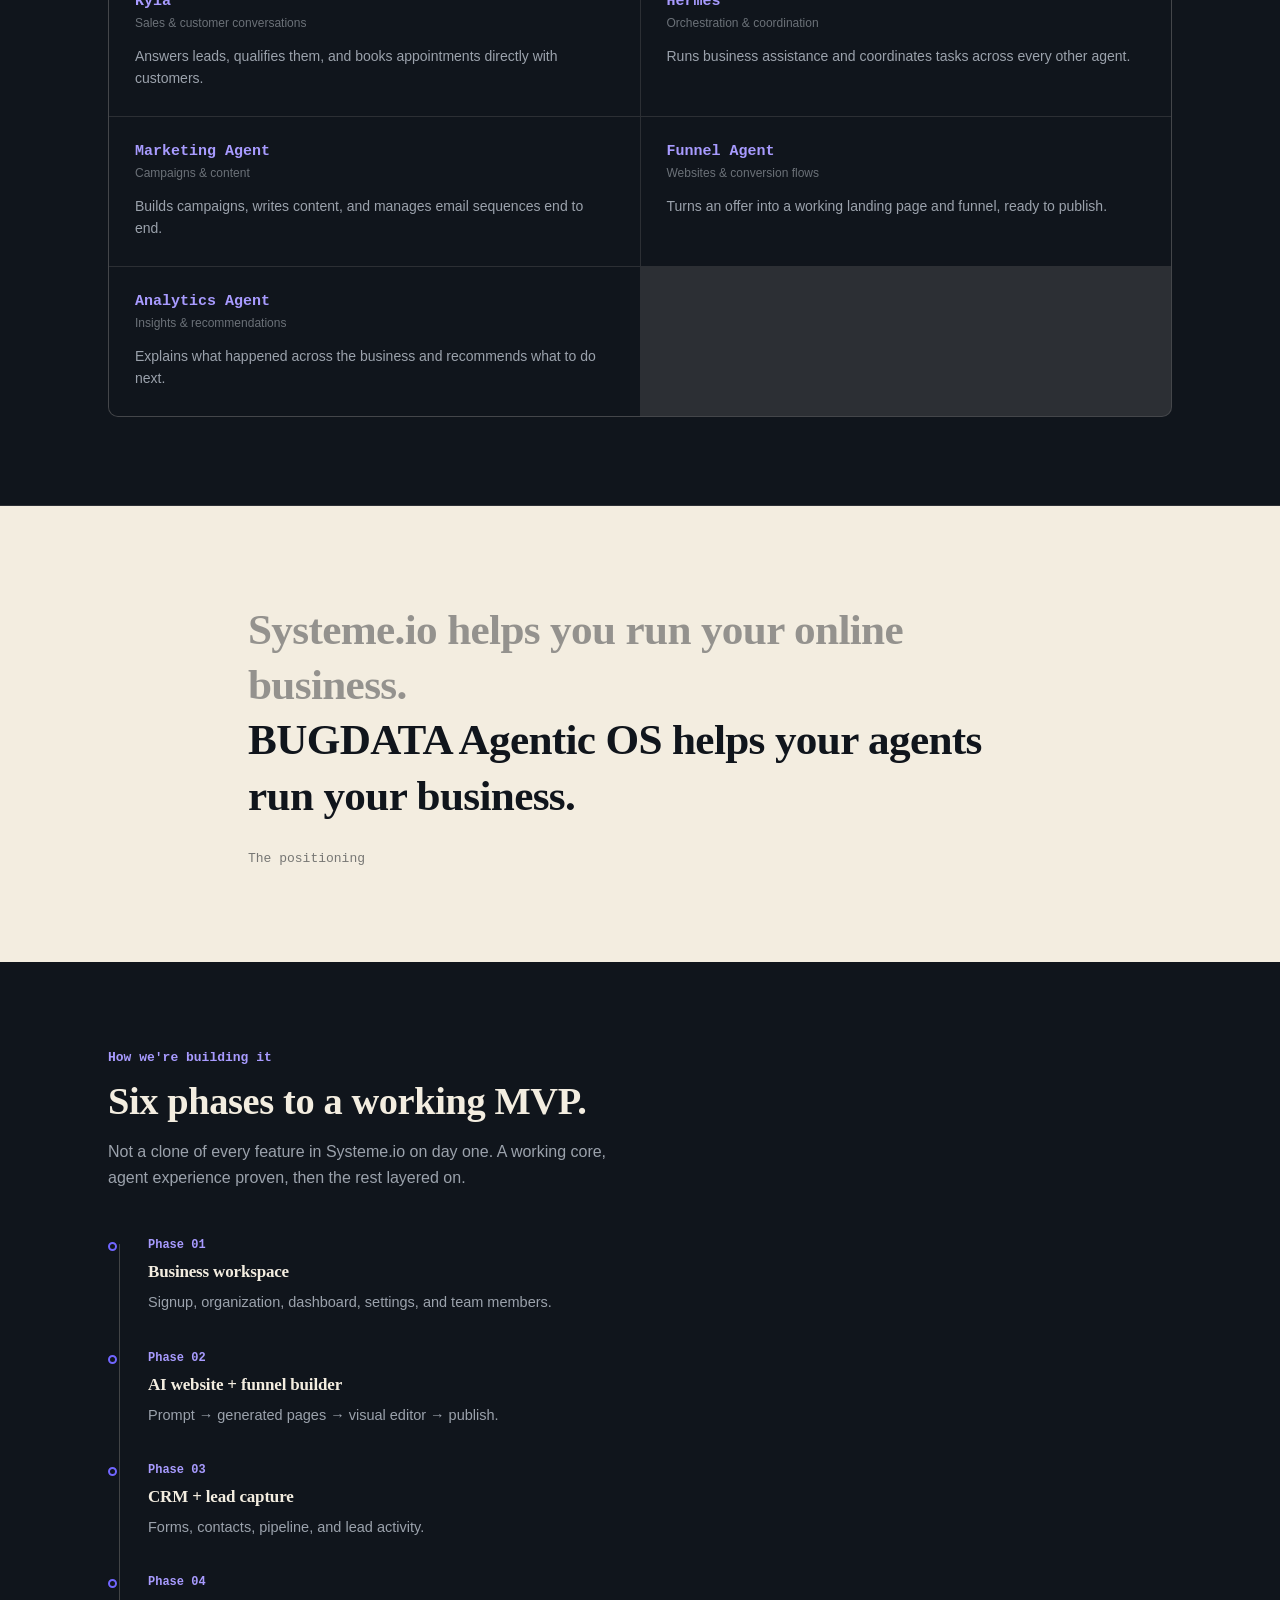
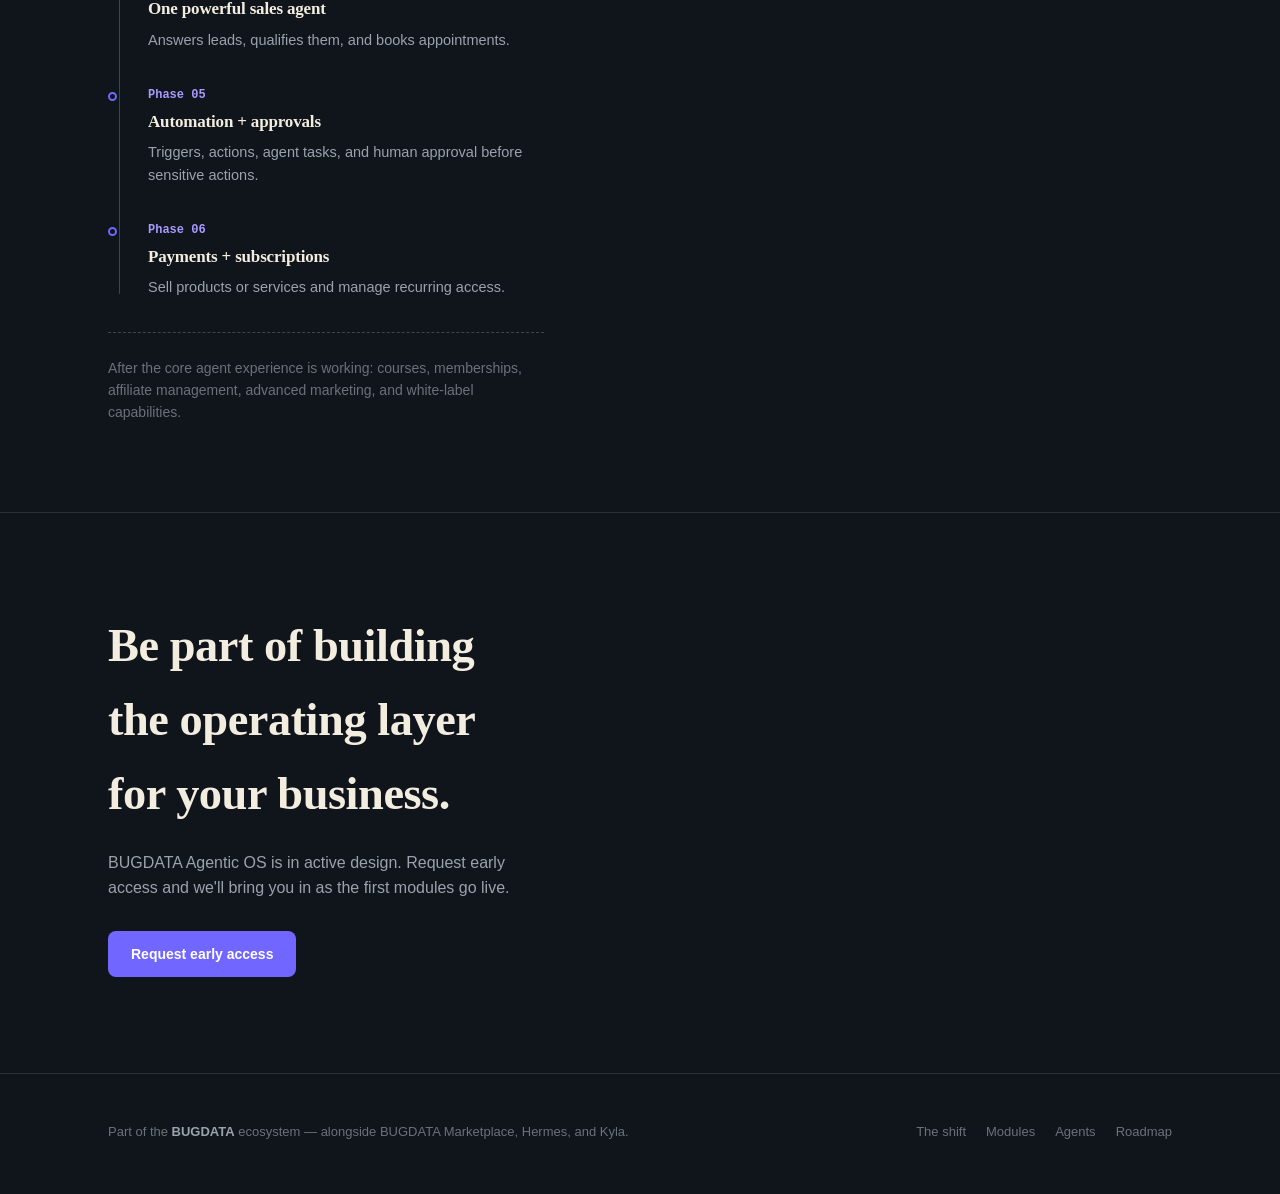
==== commit f5e656c5: "feat: wire real early-access form submission with CSP + tunnel domain" ====
--- a/index.html
+++ b/index.html
@@ -6,7 +6,7 @@
 <title>BUGDATA Agentic OS — The operating system for businesses in the agentic era</title>
 <meta name="description" content="Stop building funnels and workflows by hand. Tell your business what to do, and specialized agents handle your website, CRM, marketing, and sales." />
 <meta name="theme-color" content="#10151c" />
-<meta http-equiv="Content-Security-Policy" content="default-src 'self'; script-src 'self'; style-src 'self' 'unsafe-inline' https://fonts.googleapis.com; font-src https://fonts.gstatic.com; img-src 'self' data:; base-uri 'self'; form-action 'self'; frame-ancestors 'none'; object-src 'none'; upgrade-insecure-requests" />
+<meta http-equiv="Content-Security-Policy" content="default-src 'self'; script-src 'self'; style-src 'self' 'unsafe-inline' https://fonts.googleapis.com; font-src https://fonts.gstatic.com; img-src 'self' data:; connect-src 'self' https://winning-repository-lucky-specialist.trycloudflare.com; base-uri 'self'; form-action 'self'; frame-ancestors 'none'; object-src 'none'; upgrade-insecure-requests" />
 <meta http-equiv="Referrer-Policy" content="strict-origin-when-cross-origin" />
 <meta http-equiv="X-Content-Type-Options" content="nosniff" />
 <link rel="icon" href="data:image/svg+xml,%3Csvg xmlns='http://www.w3.org/2000/svg' viewBox='0 0 32 32'%3E%3Crect x='7' y='7' width='18' height='18' rx='3' fill='%237166ff'/%3E%3C/svg%3E" />
@@ -53,7 +53,7 @@
           <a href="#" class="btn btn-signal open-access">Request early access</a>
           <a href="#shift" class="btn btn-ghost">See the shift</a>
         </div>
-        <p class="hero-note">Built as the operating layer for the BUGDATA ecosystem — including BUGDATA Marketplace, Hermes, and Kyla.</p>
+        <p class="hero-note">Built as the operating layer for the BUGDATA ecosystem — including BUGDATA Marketplace, Hermes, and Kyla. <a href="./dashboard.html" style="color:var(--signal-2)">Preview the command center</a></p>
       </div>
 
       <div class="dispatch" data-dispatch>
